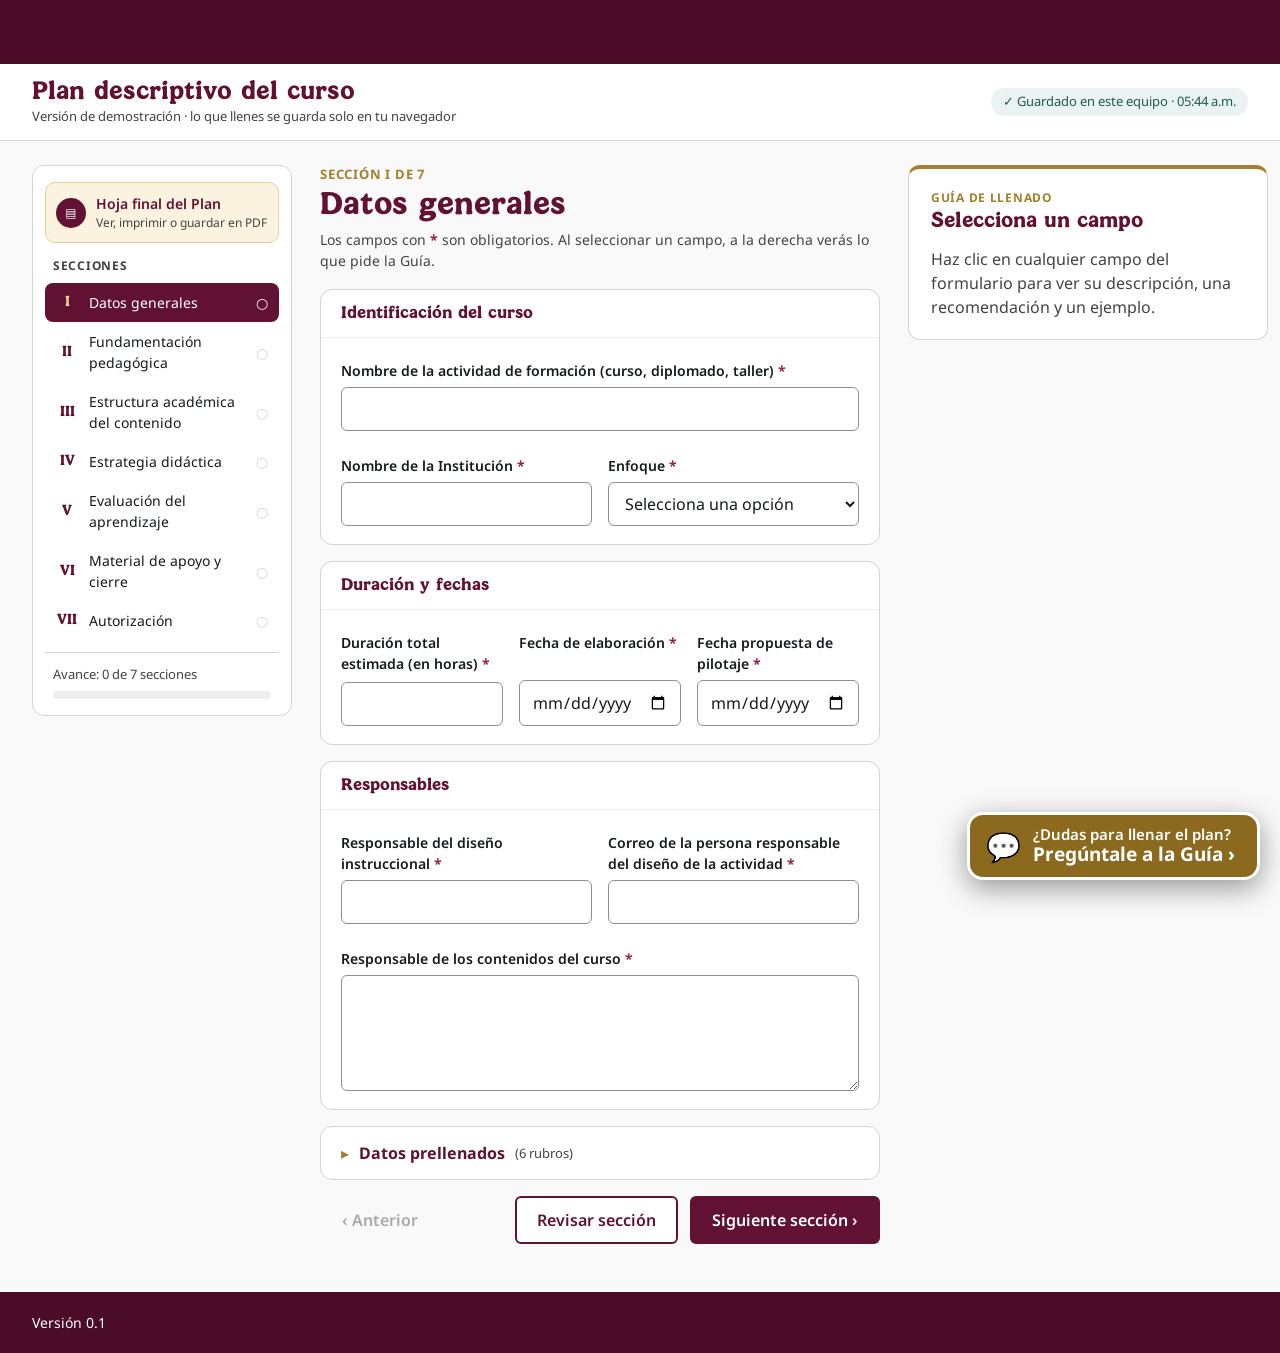
==== public/index.html @ e6a553cc "Versión de demostración del Plan descriptivo (sin logos, sin video, sin nube)" ====
<!doctype html>
<html lang="es">
<head>
  <meta charset="utf-8">
  <meta name="viewport" content="width=device-width, initial-scale=1">
  <title>Plan descriptivo del curso</title>
  <link rel="icon" href="favicon.svg" type="image/svg+xml">
  <link rel="stylesheet" href="css/estilos.css">
  <script type="module" src="js/app.js"></script>
  <script type="module" src="js/nube.js"></script>
  <script type="module" src="js/asistente.js"></script>
</head>
<body>
  <header class="snd-header">
  </header>

  <div class="barra-titulo">
    <div class="barra-titulo__marca">
      <div>
        <h1>Plan descriptivo del curso</h1>
        <p>Versión de demostración · lo que llenes se guarda solo en tu navegador</p>
      </div>
    </div>
    <span id="estado-guardado" class="estado" role="status" aria-live="polite"></span>
  </div>

  <div class="disposicion">
    <!-- Izquierda: secciones y avance -->
    <nav class="menu" aria-label="Secciones del plan descriptivo">
      <button type="button" id="menu-video" class="menu__video" hidden>
        <span class="menu__video-icono" aria-hidden="true">▶</span>
        <span>Video tutorial<small>Cómo llenar el plan · 15 min</small></span>
      </button>
      <a href="plan.html" id="menu-hoja" class="menu__video" target="_blank" rel="noopener">
        <span class="menu__video-icono" aria-hidden="true">▤</span>
        <span>Hoja final del Plan<small>Ver, imprimir o guardar en PDF</small></span>
      </a>
      <button type="button" id="menu-nube" class="menu__video" hidden>
        <span class="menu__video-icono" aria-hidden="true">☁</span>
        <span>Guardar en la nube<small id="menu-nube-folio">Guardar o abrir con folio</small></span>
      </button>
      <p class="menu__titulo">Secciones</p>
      <ol id="menu-secciones" class="menu__lista"></ol>
      <div class="avance">
        <p class="avance__texto" id="avance-texto"></p>
        <div class="avance__barra" aria-hidden="true"><div class="avance__relleno" id="avance-relleno"></div></div>
      </div>
    </nav>

    <!-- Centro: formulario de la sección -->
    <main class="contenido" aria-labelledby="titulo-seccion">
      <!-- Vista del video tutorial -->
      <section id="vista-video" class="video" hidden aria-labelledby="titulo-video">
        <p class="contenido__seccion">Video tutorial</p>
        <h2 id="titulo-video">Cómo llenar el plan descriptivo</h2>
        <div class="video__marco">
          <video id="reproductor" controls preload="metadata" playsinline></video>
        </div>
        <p class="video__ahora" id="capitulo-actual" aria-live="polite"></p>
        <button type="button" id="volver-seccion" class="boton boton--secundario">‹ Volver al formulario</button>
      </section>

      <!-- Vista del formulario de una sección -->
      <div id="vista-seccion">
      <div class="contenido__cabeza">
        <div>
          <p class="contenido__seccion" id="numero-seccion"></p>
          <h2 id="titulo-seccion"></h2>
        </div>
        <button type="button" id="ver-video" class="boton boton--video" hidden>▶ Ver esta parte en el video</button>
      </div>
      <p class="contenido__ayuda">Los campos con <span class="obligatorio">*</span> son obligatorios. Al seleccionar un campo, a la derecha verás lo que pide la Guía.</p>
      <form id="formulario" novalidate></form>
      <div class="acciones">
        <button type="button" id="anterior" class="boton boton--fantasma">‹ Anterior</button>
        <span class="acciones__espacio"></span>
        <button type="button" id="revisar" class="boton boton--secundario">Revisar sección</button>
        <button type="button" id="siguiente" class="boton boton--primario">Siguiente sección ›</button>
      </div>
      </div>
    </main>

    <!-- Derecha: Guía del campo activo -->
    <!-- Derecha (vista de video): capítulos -->
    <aside class="capitulos" id="panel-capitulos" hidden aria-labelledby="capitulos-titulo">
      <p class="guia__etiqueta">Capítulos</p>
      <h3 id="capitulos-titulo">Ir a una parte del video</h3>
      <ol id="lista-capitulos" class="capitulos__lista"></ol>
    </aside>

    <aside class="guia" aria-live="polite" aria-labelledby="guia-titulo">
      <p class="guia__etiqueta">Guía de llenado</p>
      <h3 id="guia-titulo">Selecciona un campo</h3>
      <div id="guia-contenido">
        <p class="guia__vacia">Haz clic en cualquier campo del formulario para ver su descripción, una recomendación y un ejemplo.</p>
      </div>
    </aside>
  </div>

  <!-- Ventana "Guardar en la nube" con el semáforo del estado (public/js/nube.js) -->
  <dialog id="dialogo-nube" class="nube" aria-labelledby="nube-titulo">
    <div class="nube__cabeza">
      <h2 id="nube-titulo">Guardar en la nube institucional</h2>
      <button type="button" id="nube-cerrar" class="nube__cerrar" aria-label="Cerrar">×</button>
    </div>
    <div id="nube-estado" class="nube__estado" hidden></div>
    <section class="nube__parte">
      <h3>Guardar este plan</h3>
      <p>Se guardará todo lo que llevas capturado en la carpeta de este curso en la nube institucional. Puedes volver a guardarlo las veces que quieras: cada vez queda como una versión nueva.</p>
      <div class="nube__botones">
        <button type="button" id="nube-enviar" class="boton boton--primario">Guardar en la nube</button>
        <button type="button" id="nube-revision" class="boton boton--secundario" hidden>Enviar a revisión</button>
      </div>
      <p id="nube-revision-nota" class="nube__nota" hidden></p>
    </section>
    <section class="nube__parte">
      <h3>Abrir un plan guardado</h3>
      <p>Escribe el folio y el correo del responsable del diseño. Lo que tengas ahora en este navegador se reemplazará.</p>
      <div class="nube__recuperar">
        <label for="nube-folio-entrada" class="nube__oculto">Folio</label>
        <input type="text" id="nube-folio-entrada" class="nube__folio-entrada" placeholder="PD-XXXXXXXX" autocomplete="off" spellcheck="false">
        <label for="nube-correo-entrada" class="nube__oculto">Correo del responsable del diseño</label>
        <input type="email" id="nube-correo-entrada" placeholder="correo@ejemplo.gob.mx" autocomplete="email">
        <button type="button" id="nube-recuperar" class="boton boton--secundario">Abrir</button>
      </div>
    </section>
    <details class="nube__parte nube__dceve">
      <summary>Revisión (solo DCEVE)</summary>
      <p>Para abrir un plan y cambiar su estado se necesita la clave de revisión.</p>
      <div class="nube__recuperar">
        <label for="rev-folio" class="nube__oculto">Folio</label>
        <input type="text" id="rev-folio" class="nube__folio-entrada" placeholder="PD-XXXXXXXX" autocomplete="off" spellcheck="false">
        <label for="rev-clave" class="nube__oculto">Clave de revisión</label>
        <input type="password" id="rev-clave" placeholder="Clave de revisión" autocomplete="off">
        <button type="button" id="rev-abrir" class="boton boton--secundario">Abrir</button>
      </div>
      <label for="rev-estado" class="nube__etiqueta">Nuevo estado</label>
      <select id="rev-estado">
        <option value="">Selecciona…</option>
        <option value="observaciones">🔴 Con observaciones</option>
        <option value="autorizado">🟢 Autorizado</option>
        <option value="elaboracion">⚪ Regresar a «En elaboración»</option>
      </select>
      <label for="rev-comentario" class="nube__etiqueta">Observaciones para la persona responsable</label>
      <textarea id="rev-comentario" rows="3" placeholder="Qué debe corregir (obligatorio si hay observaciones)"></textarea>
      <button type="button" id="rev-cambiar" class="boton boton--primario">Cambiar estado</button>
    </details>
    <p id="nube-mensaje" class="nube__mensaje" role="status" aria-live="polite"></p>
  </dialog>

  <!-- "Pregúntale a la Guía": responde solo con el texto de la Guía de llenado (public/js/asistente.js) -->
  <button type="button" id="asistente-abrir" class="asistente-abrir" aria-controls="asistente" aria-expanded="false">
    <span class="asistente-abrir__icono" aria-hidden="true">💬</span>
    <span class="asistente-abrir__texto"><small>¿Dudas para llenar el plan?</small><strong>Pregúntale a la Guía ›</strong></span>
  </button>
  <section id="asistente" class="asistente" hidden aria-labelledby="asistente-titulo">
    <div class="asistente__cabeza">
      <h2 id="asistente-titulo">Pregúntale a la Guía</h2>
      <button type="button" id="asistente-cerrar" class="nube__cerrar" aria-label="Cerrar">×</button>
    </div>
    <div id="asistente-conversacion" class="asistente__conversacion" role="log" aria-live="polite"></div>
    <form id="asistente-formulario" class="asistente__pie">
      <label for="asistente-pregunta" class="nube__oculto">Escribe tu pregunta</label>
      <input type="text" id="asistente-pregunta" placeholder="Escribe tu pregunta" autocomplete="off" maxlength="300">
      <button type="submit" class="boton boton--primario">Enviar</button>
    </form>
  </section>

  <footer class="snd-footer">
    <span>Versión 0.1</span>
  </footer>
</body>
</html>
---- public/css/estilos.css ----
/* Estilos del asistente "Plan descriptivo" — Sistema Nacional de Diseño, paleta guinda (proyecto federal).
   Patria solo en títulos; Noto Sans en todo lo demás. Las fuentes viven en /snd/fuentes (sin internet).
   Disposición: menú de secciones (izquierda) · formulario en bloques (centro) · Guía fija (derecha). */
@font-face { font-family: "Patria"; src: url("../snd/fuentes/Patria_Regular.otf") format("opentype"); font-weight: 400; font-display: swap; }
@font-face { font-family: "Patria"; src: url("../snd/fuentes/Patria_Bold.otf") format("opentype"); font-weight: 700; font-display: swap; }
@font-face { font-family: "Noto Sans"; src: url("../snd/fuentes/NotoSans.ttf") format("truetype"); font-weight: 100 900; font-display: swap; }

:root {
  --guinda-950: #4A0C26;
  --guinda-900: #611232;
  --guinda-700: #9B2247;
  --guinda-50: #FBF6F8;
  --dorado: #A57F2C;
  --dorado-claro: #E6D194;
  --fondo: #F9F9F9;
  --blanco: #FFFFFF;
  --texto: #161A1D;
  --texto-2: #434343;
  --borde: #D4D4D4;
  --foco: #CE92A6;
  --error: #9B0F15;
  --exito: #1E5B4F;
  --menu: 260px;
}

* { box-sizing: border-box; }
/* La página ocupa al menos toda la pantalla: así el pie siempre queda hasta abajo */
body { margin: 0; min-height: 100vh; display: flex; flex-direction: column; background: var(--fondo); color: var(--texto); font-family: "Noto Sans", system-ui, sans-serif; font-size: 16px; line-height: 1.5; }
h1, h2, h3 { font-family: "Patria", Georgia, serif; font-weight: 700; color: var(--guinda-900); line-height: 1.2; }

/* ---------- Encabezado y pie oficiales ---------- */
.snd-header { background: var(--guinda-950); height: 64px; display: flex; align-items: center; padding: 0 32px; }
.snd-header__logo { height: 40px; }
.snd-footer { background: var(--guinda-950); color: var(--blanco); display: flex; align-items: center; justify-content: space-between; padding: 20px 32px; margin-top: auto; font-size: 14px; }
.snd-footer__logo { height: 36px; }

/* ---------- Barra de título (una sola franja) ---------- */
.barra-titulo { background: var(--blanco); border-bottom: 1px solid var(--borde); display: flex; align-items: center; justify-content: space-between; gap: 16px; padding: 14px 32px; }
.barra-titulo__marca { display: flex; align-items: center; gap: 18px; }
.barra-titulo__logo { height: 40px; }
.barra-titulo__separador { width: 1px; height: 40px; background: var(--dorado-claro); }
.barra-titulo h1 { font-size: 24px; margin: 0; }
.barra-titulo p { margin: 0; font-size: 13px; color: var(--texto-2); }
.estado { font-size: 13px; color: var(--exito); background: #EAF3F1; border-radius: 999px; padding: 4px 12px; white-space: nowrap; }
.estado:empty { display: none; }
.estado--alerta { color: var(--error); background: #FBECEC; }

/* ---------- Tres columnas ---------- */
/* Usa casi todo el ancho de la pantalla: el formulario y la Guía crecen (en monitores grandes hasta 2200 px) */
.disposicion { width: 100%; max-width: 2200px; margin: 24px auto 48px; padding: 0 32px; display: grid; grid-template-columns: var(--menu) minmax(560px, 1.6fr) minmax(360px, 1fr); gap: 28px; align-items: start; }

/* Menú de secciones */
.menu { position: sticky; top: 16px; background: var(--blanco); border: 1px solid var(--borde); border-radius: 12px; padding: 16px 12px; }
.menu__titulo { margin: 0 8px 8px; font-size: 12px; font-weight: 700; letter-spacing: .06em; text-transform: uppercase; color: var(--texto-2); }
.menu__lista { list-style: none; margin: 0; padding: 0; }
.menu__boton { width: 100%; display: grid; grid-template-columns: 28px 1fr 18px; align-items: center; gap: 8px; text-align: left; font: inherit; font-size: 14px; color: var(--texto); background: none; border: 0; border-radius: 8px; padding: 9px 8px; cursor: pointer; }
.menu__boton:hover { background: var(--guinda-50); }
.menu__boton:focus-visible { outline: 3px solid var(--foco); }
.menu__num { font-family: "Patria", serif; font-weight: 700; color: var(--guinda-900); text-align: center; }
.menu__estado { font-size: 14px; text-align: center; color: var(--borde); }
.menu__item--activo .menu__boton { background: var(--guinda-900); color: var(--blanco); }
.menu__item--activo .menu__num { color: var(--dorado-claro); }
.menu__item--completo .menu__estado { color: var(--exito); }
.menu__item--activo .menu__estado { color: var(--blanco); }
.menu__item--pendiente .menu__boton { color: #8F8F8F; cursor: default; }
.menu__item--pendiente .menu__boton:hover { background: none; }
.avance { border-top: 1px solid var(--borde); margin-top: 12px; padding: 12px 8px 0; }
.avance__texto { margin: 0 0 6px; font-size: 13px; color: var(--texto-2); }
.avance__barra { height: 8px; background: #EEE; border-radius: 999px; overflow: hidden; }
.avance__relleno { height: 100%; width: 0; background: var(--guinda-900); transition: width .3s; }

/* Contenido central */
.contenido__seccion { margin: 0; font-size: 13px; font-weight: 700; letter-spacing: .06em; text-transform: uppercase; color: var(--dorado); }
.contenido h2 { font-size: 30px; margin: 2px 0 6px; }
.contenido__ayuda { margin: 0 0 18px; color: var(--texto-2); font-size: 14px; }
.obligatorio { color: var(--guinda-700); font-weight: 700; }

.bloque { background: var(--blanco); border: 1px solid var(--borde); border-radius: 12px; margin-bottom: 16px; }
.bloque__titulo { display: flex; align-items: center; gap: 10px; margin: 0; padding: 14px 20px; border-bottom: 1px solid #EEE; font-size: 16px; font-weight: 700; color: var(--guinda-900); }
.bloque__cuerpo { display: grid; grid-template-columns: repeat(6, minmax(0, 1fr)); gap: 4px 16px; padding: 14px 20px 6px; }
.bloque__nota { grid-column: 1 / -1; margin: 0 0 6px; font-size: 14px; color: var(--texto-2); }
details.bloque > summary { list-style: none; cursor: pointer; }
details.bloque > summary::-webkit-details-marker { display: none; }
details.bloque > summary::before { content: "▸"; color: var(--dorado); transition: transform .15s; }
details.bloque[open] > summary::before { transform: rotate(90deg); }
details.bloque:not([open]) > summary { border-bottom: 0; }
.bloque__contador { font-weight: 400; font-size: 13px; color: var(--texto-2); }

.campo { grid-column: span 6; display: flex; flex-direction: column; padding: 8px 10px 12px; margin: 0 -10px; border-radius: 8px; transition: background .15s; }
.campo--3 { grid-column: span 3; }
.campo--2 { grid-column: span 2; }
.campo--activo { background: var(--guinda-50); }
.campo label { display: block; font-weight: 600; font-size: 14px; margin-bottom: auto; padding-bottom: 6px; }   /* empuja la casilla abajo: quedan parejas en el renglón */
.campo input, .campo select, .campo textarea { width: 100%; font: inherit; color: var(--texto); background: var(--blanco); border: 1px solid #8F8F8F; border-radius: 6px; padding: 9px 12px; }
.campo textarea { min-height: 96px; resize: vertical; }
.campo input:focus, .campo select:focus, .campo textarea:focus { outline: 3px solid var(--foco); outline-offset: 1px; border-color: var(--guinda-900); }
.campo input[readonly] { background: #F3F3F3; color: var(--texto-2); }
.campo--error input, .campo--error select, .campo--error textarea { border-color: var(--error); border-width: 2px; }
.campo__error { color: var(--error); font-size: 13px; margin: 4px 0 0; }

.acciones { display: flex; align-items: center; gap: 12px; flex-wrap: wrap; margin-top: 8px; }
.acciones__espacio { flex: 1; }
.boton { font: inherit; font-weight: 600; border-radius: 6px; padding: 10px 20px; cursor: pointer; border: 2px solid var(--guinda-900); }
.boton:focus-visible { outline: 3px solid var(--foco); outline-offset: 2px; }
.boton--primario { background: var(--guinda-900); color: var(--blanco); }
.boton--primario:hover { background: var(--guinda-950); }
.boton--secundario { background: var(--blanco); color: var(--guinda-900); }
.boton--fantasma { background: none; border-color: transparent; color: var(--guinda-900); }
.boton:disabled { background: #DDDDDD; border-color: #DDDDDD; color: #AAAAAA; cursor: not-allowed; }
.boton--fantasma:disabled { background: none; border-color: transparent; }

/* Guía */
/* La Guía se desliza hasta quedar a la altura del campo seleccionado (app.js le pone margin-top) */
.guia { position: relative; background: var(--blanco); border: 1px solid var(--borde); border-top: 4px solid var(--dorado); border-radius: 12px; padding: 20px 22px; transition: margin-top .35s ease; }
.guia--con-flecha::before { content: ""; position: absolute; left: -9px; top: var(--flecha, 28px); width: 16px; height: 16px; background: var(--blanco); border-left: 1px solid var(--borde); border-bottom: 1px solid var(--borde); transform: rotate(45deg); transition: top .35s ease; }
.guia__etiqueta { margin: 0 0 2px; font-size: 12px; font-weight: 700; letter-spacing: .06em; text-transform: uppercase; color: var(--dorado); }
.guia h3 { font-size: 20px; margin: 0 0 14px; }
.guia__vacia { color: var(--texto-2); margin: 0; }
.guia__bloque { margin-bottom: 16px; }
.guia__bloque h4 { margin: 0 0 4px; font-size: 14px; color: var(--guinda-900); }
.guia__bloque p { margin: 0; white-space: pre-line; font-size: 15px; }
.guia__bloque p { overflow-wrap: anywhere; }   /* enlaces largos (ej. referencias APA) no se salen del panel */
.guia__ejemplo { background: var(--fondo); border-left: 4px solid var(--dorado); padding: 10px 14px; border-radius: 6px; }
.guia__aviso { background: #FBF3DF; border-radius: 6px; padding: 10px 12px; font-size: 14px; margin: 0 0 14px; }

/* ---------- Pantallas más chicas ---------- */
@media (max-width: 1200px) {
  .disposicion { grid-template-columns: var(--menu) minmax(0, 1fr); }
  .guia { grid-column: 2; margin-top: 0 !important; }
  .guia--con-flecha::before { display: none; }
}
@media (max-width: 800px) {
  .disposicion { grid-template-columns: 1fr; }
  .menu { position: static; }
  .guia { grid-column: auto; }
  .campo--3, .campo--2 { grid-column: span 6; }
  .barra-titulo { flex-wrap: wrap; padding: 12px 16px; }
  .barra-titulo p { display: none; }
}

/* ---------- Lista de temas (objetivos específicos y otros rubros por tema) ---------- */
fieldset.campo { border: 0; min-width: 0; }
.temas legend { font-weight: 600; font-size: 14px; padding: 0; margin-bottom: 2px; }
.temas__ayuda { margin: 0 0 10px; font-size: 13px; color: var(--texto-2); }
.temas__lista { list-style: none; margin: 0 0 10px; padding: 0; display: grid; gap: 10px; }
.temas__item { display: grid; grid-template-columns: 74px minmax(0, 1fr) 76px; gap: 10px; align-items: start; }   /* la 3.ª columna (Quitar) siempre reservada: casillas parejas */
.temas__etiqueta { font-family: "Patria", serif; font-weight: 700; color: var(--guinda-900); padding-top: 9px; margin: 0 !important; }
.temas__item textarea { min-height: 64px; }
.temas__quitar { padding: 8px 10px; font-size: 14px; }
.temas__agregar { align-self: flex-start; padding: 8px 16px; font-size: 14px; }

/* ---------- Sección III: una tarjeta por tema ---------- */
.detalle { gap: 14px; }
.tema { border: 1px solid var(--borde); border-left: 4px solid var(--guinda-900); border-radius: 10px; padding: 14px 16px; background: var(--blanco); }
.tema.campo--activo { background: var(--guinda-50); }
.tema__titulo { margin: 0 0 4px; font-family: "Patria", serif; font-size: 17px; color: var(--guinda-900); }
.tema__objetivo { margin: 0 0 12px; font-size: 14px; color: var(--texto-2); }
.tema__fila { display: grid; grid-template-columns: minmax(0, 1fr) 130px; gap: 16px; margin-bottom: 10px; }
.tema label, .tema__subtitulo { display: block; font-weight: 600; font-size: 14px; margin: 0 0 6px; }
.tema textarea, .tema input { width: 100%; font: inherit; border: 1px solid #8F8F8F; border-radius: 6px; padding: 9px 12px; background: var(--blanco); }
.tema textarea:focus, .tema input:focus { outline: 3px solid var(--foco); outline-offset: 1px; border-color: var(--guinda-900); }
.tema__subtemas { list-style: none; margin: 0 0 10px; padding: 0; display: grid; gap: 8px; }
.tema__subtema { display: grid; grid-template-columns: 52px minmax(0, 1fr) 76px; gap: 10px; align-items: center; }
.tema__subtema .temas__etiqueta { padding-top: 0; }
.subcampo--error { border-color: var(--error) !important; border-width: 2px !important; }
.detalle__resumen { margin: 0; padding: 10px 14px; border-radius: 8px; background: var(--fondo); font-size: 14px; }
.detalle__resumen--ok { background: #EAF3F1; color: var(--exito); }
.detalle__resumen--aviso { background: #FBF3DF; color: #5C4310; }
.detalle__vacio { border: 1px dashed var(--borde); border-radius: 10px; padding: 18px; text-align: center; }
.detalle__vacio p { margin: 0 0 12px; color: var(--texto-2); }

/* ---------- Sección IV: listas por tema ---------- */
.tema__opciones { display: grid; gap: 14px; }
.tema__eleccion { display: grid; gap: 12px; }
.tema__eleccion--2 { grid-template-columns: repeat(2, minmax(0, 1fr)); }
.tema select { width: 100%; font: inherit; border: 1px solid #8F8F8F; border-radius: 6px; padding: 9px 12px; background: var(--blanco); }
.tema select:focus { outline: 3px solid var(--foco); outline-offset: 1px; border-color: var(--guinda-900); }
.tema__opciones--linea { grid-template-columns: minmax(0, 1fr) minmax(0, 1fr) 150px; align-items: end; }   /* sección V: evidencia, instrumento y % en un renglón */
.tema--extra { border-left-color: var(--dorado-claro); border-style: dashed; border-left-style: solid; }
@media (max-width: 700px) { .tema__eleccion--2, .tema__opciones--linea { grid-template-columns: minmax(0, 1fr); } }

/* ---------- Video tutorial ---------- */
.menu__video { width: 100%; display: flex; align-items: center; gap: 10px; text-align: left; font: inherit; font-weight: 600; font-size: 14px; color: var(--guinda-900); background: #FBF3DF; border: 1px solid var(--dorado-claro); border-radius: 10px; padding: 10px; margin-bottom: 14px; cursor: pointer; }
.menu__video small { display: block; font-weight: 400; font-size: 12px; color: var(--texto-2); }
a.menu__video { text-decoration: none; }   /* botón "Hoja final del Plan" (es un enlace) */
.menu__video:hover { background: #F6EACB; }
.menu__video:focus-visible { outline: 3px solid var(--foco); }
.menu__video--activo { background: var(--guinda-900); border-color: var(--guinda-900); color: var(--blanco); }
.menu__video--activo small { color: var(--dorado-claro); }
.menu__video-icono { display: grid; place-items: center; width: 30px; height: 30px; border-radius: 50%; background: var(--guinda-900); color: var(--blanco); font-size: 12px; flex: none; }
.menu__video--activo .menu__video-icono { background: var(--dorado); }

.contenido__cabeza { display: flex; align-items: flex-end; justify-content: space-between; gap: 16px; flex-wrap: wrap; }
.boton--video { background: #FBF3DF; border-color: var(--dorado-claro); color: var(--guinda-900); font-size: 14px; padding: 8px 14px; margin-bottom: 8px; }
.boton--video:hover { background: #F6EACB; }

.video h2 { font-size: 30px; margin: 2px 0 14px; }
.video__marco { background: #000; border-radius: 12px; overflow: hidden; aspect-ratio: 16 / 9; box-shadow: 0 10px 30px rgba(74, 12, 38, .18); }
.video__marco video { width: 100%; height: 100%; display: block; }
.video__ahora { margin: 14px 0; font-size: 15px; color: var(--texto-2); }
.video__ahora strong { color: var(--guinda-900); }

.capitulos { background: var(--blanco); border: 1px solid var(--borde); border-top: 4px solid var(--dorado); border-radius: 12px; padding: 20px 22px; position: sticky; top: 16px; max-height: calc(100vh - 32px); overflow: auto; }
.capitulos h3 { font-size: 20px; margin: 0 0 12px; }
.capitulos__lista { list-style: none; margin: 0; padding: 0; }
.capitulos__parte { margin: 14px 0 4px; font-size: 12px; font-weight: 700; letter-spacing: .05em; text-transform: uppercase; color: var(--dorado); }
.capitulos__boton { width: 100%; display: grid; grid-template-columns: 52px 1fr; gap: 8px; text-align: left; font: inherit; font-size: 14px; color: var(--texto); background: none; border: 0; border-radius: 8px; padding: 8px; cursor: pointer; }
.capitulos__boton:hover { background: var(--guinda-50); }
.capitulos__boton:focus-visible { outline: 3px solid var(--foco); }
.capitulos__tiempo { font-variant-numeric: tabular-nums; color: var(--texto-2); }
.capitulos__boton--actual { background: var(--guinda-900); color: var(--blanco); }
.capitulos__boton--actual .capitulos__tiempo { color: var(--dorado-claro); }
@media (max-width: 1200px) { .capitulos { grid-column: 2; position: static; max-height: none; } }
@media (max-width: 800px) { .capitulos { grid-column: auto; } }

/* ---------- Ventana "Guardar en la nube" ---------- */
.nube { max-height: calc(100vh - 32px); overflow: auto; width: min(560px, calc(100vw - 32px)); border: 0; border-radius: 12px; padding: 0; box-shadow: 0 20px 60px rgba(0, 0, 0, .35); color: var(--texto); }
.nube::backdrop { background: rgba(22, 26, 29, .55); }
.nube__cabeza { display: flex; align-items: center; justify-content: space-between; gap: 12px; padding: 16px 20px; background: var(--guinda-900); }
.nube__cabeza h2 { margin: 0; color: var(--blanco); font-size: 20px; }
.nube__cerrar { font: inherit; font-size: 26px; line-height: 1; color: var(--blanco); background: none; border: 0; cursor: pointer; padding: 0 4px; }
.nube__cerrar:focus-visible { outline: 3px solid var(--foco); }
.nube__estado { margin: 16px 20px 0; padding: 12px 14px; border-radius: 8px; background: var(--fondo); border: 1px solid var(--borde); font-size: 14px; }
.nube__estado p { margin: 0; }
.nube__estado p + p { margin-top: 6px; }
.nube__estado strong.nube__folio-num { font-size: 17px; letter-spacing: .04em; }
.nube__observaciones { background: #FBEAEA; border-radius: 6px; padding: 8px 10px; color: #6B1015; white-space: pre-line; }
.nube__botones { display: flex; gap: 10px; flex-wrap: wrap; }
.nube__nota { margin: 10px 0 0 !important; font-size: 13px !important; color: var(--texto-2); }
.nube__dceve summary { font-family: "Patria", Georgia, serif; font-weight: 700; color: var(--guinda-900); cursor: pointer; font-size: 16px; }
.nube__dceve[open] summary { margin-bottom: 8px; }
.nube__dceve select, .nube__dceve textarea { width: 100%; font: inherit; border: 1px solid #8F8F8F; border-radius: 6px; padding: 9px 12px; margin-bottom: 10px; background: var(--blanco); }
.nube__dceve select:focus, .nube__dceve textarea:focus { outline: 3px solid var(--foco); outline-offset: 1px; border-color: var(--guinda-900); }
.nube__etiqueta { display: block; font-weight: 600; font-size: 14px; margin: 12px 0 6px; }
/* semáforo */
.semaforo { display: inline-flex; align-items: center; gap: 6px; font-weight: 600; }
.semaforo::before { content: ""; width: 12px; height: 12px; border-radius: 50%; border: 1px solid rgba(0, 0, 0, .25); background: #BDBDBD; flex: none; }
.semaforo--revision::before { background: #E5B800; }
.semaforo--observaciones::before { background: #C62828; }
.semaforo--autorizado::before { background: #2E7D32; }
.nube__parte { padding: 14px 20px; border-bottom: 1px solid var(--borde); }
.nube__parte h3 { margin: 0 0 8px; font-size: 17px; }
.nube__parte p { margin: 0 0 10px; font-size: 14px; }
.nube__recuperar { display: flex; gap: 10px; flex-wrap: wrap; }
.nube__recuperar input { flex: 1 1 140px; min-width: 0; font: inherit; border: 1px solid #8F8F8F; border-radius: 6px; padding: 9px 12px; }
.nube__folio-entrada { text-transform: uppercase; letter-spacing: .04em; }
.nube__recuperar input:focus { outline: 3px solid var(--foco); outline-offset: 1px; border-color: var(--guinda-900); }
.nube__mensaje { margin: 0; padding: 12px 20px 16px; font-size: 14px; min-height: 1.5em; }
.nube__mensaje--ok { color: var(--exito); }
.nube__mensaje--error { color: var(--error); }
.nube__oculto { position: absolute; width: 1px; height: 1px; overflow: hidden; clip: rect(0 0 0 0); }

/* ---------- "Pregúntale a la Guía" (botón fijo abajo a la derecha y su ventana) ---------- */
/* Dorado oscuro (no guinda) para que se distinga del encabezado, el menú y el pie; letra blanca con contraste 5:1 */
.asistente-abrir { position: fixed; right: 20px; bottom: 20px; z-index: 40; display: flex; align-items: center; gap: 12px; min-height: 64px; font: inherit; text-align: left; background: #8B6A1F; color: var(--blanco); border: 3px solid var(--blanco); border-radius: 16px; padding: 10px 22px 10px 16px; cursor: pointer; box-shadow: 0 8px 28px rgba(0, 0, 0, .4); animation: asistente-brillo 1.4s ease-in-out 3; }
.asistente-abrir:hover { background: #73571A; }
.asistente-abrir:focus-visible { outline: 3px solid var(--guinda-900); outline-offset: 3px; }
.asistente-abrir__icono { font-size: 28px; line-height: 1; }
.asistente-abrir__texto { display: flex; flex-direction: column; line-height: 1.25; }
.asistente-abrir__texto small { font-size: 15px; font-weight: 600; }
.asistente-abrir__texto strong { font-size: 19px; font-weight: 700; }
/* Brilla 3 veces al abrir la página para que se note (no se mueve si la persona pidió menos animación) */
@keyframes asistente-brillo { 50% { box-shadow: 0 8px 28px rgba(0, 0, 0, .4), 0 0 0 10px rgba(230, 209, 148, .75); } }
@media (prefers-reduced-motion: reduce) { .asistente-abrir { animation: none; } }
.asistente { position: fixed; right: 20px; bottom: 100px; z-index: 41; width: min(420px, calc(100vw - 40px)); height: min(600px, calc(100vh - 130px)); display: flex; flex-direction: column; background: var(--blanco); border-radius: 12px; box-shadow: 0 20px 60px rgba(0, 0, 0, .35); overflow: hidden; }
.asistente[hidden] { display: none; }
.asistente__cabeza { background: var(--guinda-900); color: var(--blanco); display: flex; align-items: center; justify-content: space-between; padding: 12px 16px; }
.asistente__cabeza h2 { margin: 0; font-size: 18px; color: var(--blanco); }
.asistente__conversacion { flex: 1; overflow-y: auto; padding: 14px; display: flex; flex-direction: column; gap: 10px; background: var(--fondo); }
.asistente__msj { border-radius: 10px; padding: 10px 12px; font-size: 15px; max-width: 92%; }
.asistente__msj p { margin: 0 0 6px; }
.asistente__msj p:last-child { margin-bottom: 0; }
.asistente__msj--persona { align-self: flex-end; background: var(--guinda-900); color: var(--blanco); }
.asistente__msj--guia { align-self: flex-start; background: var(--blanco); border: 1px solid var(--borde); }
.asistente__msj .guia__bloque { margin-bottom: 10px; }
.asistente__rubro strong { display: block; color: var(--guinda-900); }
.asistente__rubro small { color: var(--texto-2); }
.asistente__ir { padding: 6px 14px; font-size: 14px; }
.asistente__tambien { margin-top: 10px !important; font-size: 14px; color: var(--texto-2); }
.asistente__chips { display: flex; flex-wrap: wrap; gap: 6px; }
.asistente__chip { font: inherit; font-size: 14px; background: var(--guinda-50); color: var(--guinda-900); border: 1px solid var(--foco); border-radius: 999px; padding: 4px 12px; cursor: pointer; text-align: left; }
.asistente__chip:hover { background: #F3E4EA; }
.asistente__opcion { font-size: 14px; background: var(--fondo); border: 1px solid var(--borde); border-radius: 999px; padding: 4px 12px; }
.asistente__donde { font-size: 14px; color: var(--texto-2); }
.asistente__pie { display: flex; gap: 8px; padding: 10px; border-top: 1px solid var(--borde); }
.asistente__pie input { flex: 1; min-width: 0; font: inherit; padding: 8px 10px; border: 1px solid var(--borde); border-radius: 6px; }
.asistente__pie input:focus { outline: 3px solid var(--foco); border-color: var(--guinda-700); }
.asistente__pie .boton { padding: 8px 14px; }
@media (max-width: 600px) {
  .asistente { inset: 0; width: auto; height: auto; border-radius: 0; }
  .asistente-abrir { right: 12px; bottom: 12px; padding: 8px 16px 8px 12px; }
}

/* Demostración: ocultar botones de video y nube */
.menu__video[hidden] { display: none; }
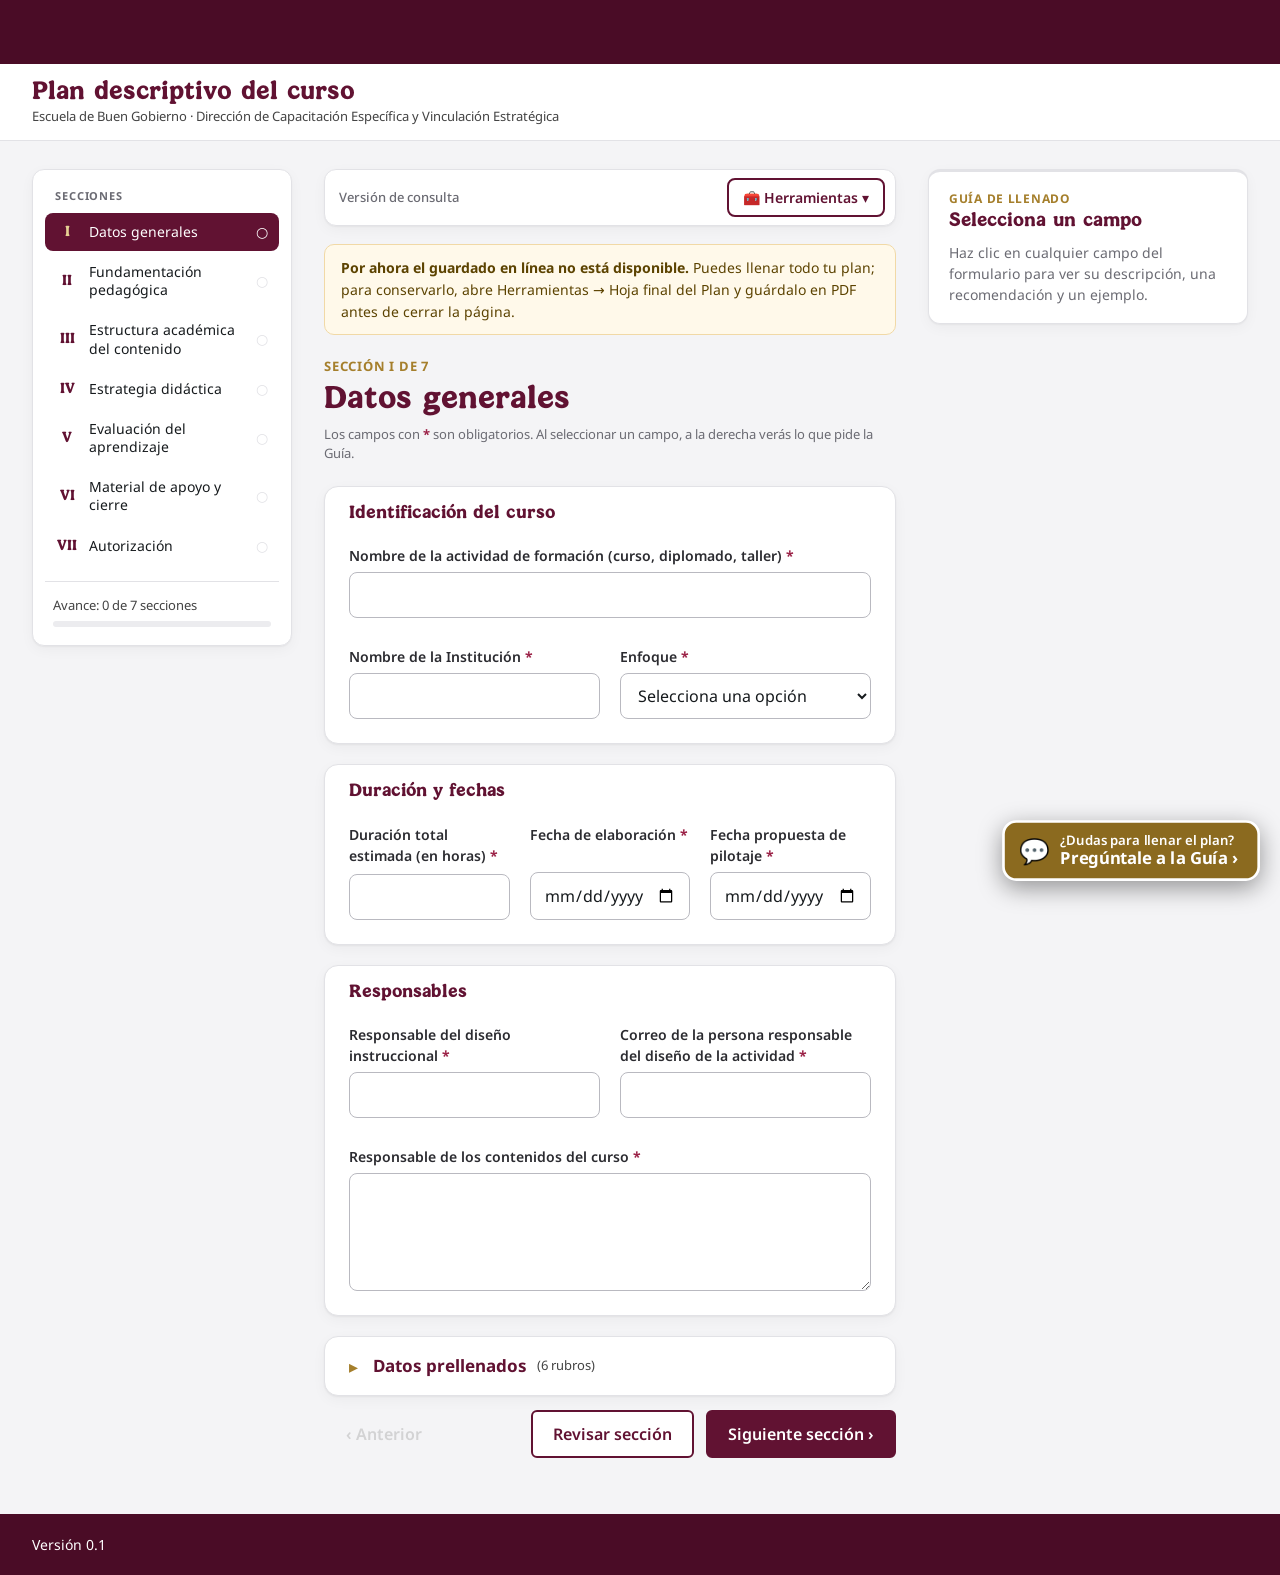
==== commit 343cc056: "Actualizar a la versión actual de la plataforma (diseño nuevo, Herramientas, video nuevo, sin logos " ====
--- a/public/index.html
+++ b/public/index.html
@@ -5,6 +5,7 @@
   <meta name="viewport" content="width=device-width, initial-scale=1">
   <title>Plan descriptivo del curso</title>
   <link rel="icon" href="favicon.svg" type="image/svg+xml">
+  <script src="js/sesion.js"></script>
   <link rel="stylesheet" href="css/estilos.css">
   <script type="module" src="js/app.js"></script>
   <script type="module" src="js/nube.js"></script>
@@ -18,7 +19,7 @@
     <div class="barra-titulo__marca">
       <div>
         <h1>Plan descriptivo del curso</h1>
-        <p>Versión de demostración · lo que llenes se guarda solo en tu navegador</p>
+        <p>Escuela de Buen Gobierno · Dirección de Capacitación Específica y Vinculación Estratégica</p>
       </div>
     </div>
     <span id="estado-guardado" class="estado" role="status" aria-live="polite"></span>
@@ -27,18 +28,6 @@
   <div class="disposicion">
     <!-- Izquierda: secciones y avance -->
     <nav class="menu" aria-label="Secciones del plan descriptivo">
-      <button type="button" id="menu-video" class="menu__video" hidden>
-        <span class="menu__video-icono" aria-hidden="true">▶</span>
-        <span>Video tutorial<small>Cómo llenar el plan · 15 min</small></span>
-      </button>
-      <a href="plan.html" id="menu-hoja" class="menu__video" target="_blank" rel="noopener">
-        <span class="menu__video-icono" aria-hidden="true">▤</span>
-        <span>Hoja final del Plan<small>Ver, imprimir o guardar en PDF</small></span>
-      </a>
-      <button type="button" id="menu-nube" class="menu__video" hidden>
-        <span class="menu__video-icono" aria-hidden="true">☁</span>
-        <span>Guardar en la nube<small id="menu-nube-folio">Guardar o abrir con folio</small></span>
-      </button>
       <p class="menu__titulo">Secciones</p>
       <ol id="menu-secciones" class="menu__lista"></ol>
       <div class="avance">
@@ -49,10 +38,35 @@
 
     <!-- Centro: formulario de la sección -->
     <main class="contenido" aria-labelledby="titulo-seccion">
+      <!-- Barra fija: folio, semáforo, guardar y enviar a la DCEVE (public/js/nube.js) -->
+      <div id="barra-plan" class="barra-plan">
+        <span id="barra-estado" class="barra-plan__estado"></span>
+        <span id="barra-mensaje" class="barra-plan__mensaje" role="status" aria-live="polite"></span>
+        <details id="herramientas" class="herramientas">
+          <summary class="boton boton--secundario">🧰 Herramientas ▾</summary>
+          <div class="herramientas__menu">
+            <button type="button" id="menu-video" class="menu__video">
+              <span class="menu__video-icono" aria-hidden="true">▶</span>
+              <span>Video tutorial<small>Cómo usar la plataforma · 8 min</small></span>
+            </button>
+            <a href="plan.html" id="menu-hoja" class="menu__video" target="_blank" rel="noopener">
+              <span class="menu__video-icono" aria-hidden="true">▤</span>
+              <span>Hoja final del Plan<small>Ver, imprimir o guardar en PDF</small></span>
+            </a>
+            <button type="button" id="menu-abrir" class="menu__video">
+              <span class="menu__video-icono" aria-hidden="true">✎</span>
+              <span>Modificar un plan guardado<small>Con tu folio y tu correo</small></span>
+            </button>
+          </div>
+        </details>
+        <button type="button" id="barra-guardar" class="boton boton--primario">💾 Guardar mi plan</button>
+        <button type="button" id="barra-enviar" class="boton boton--secundario" hidden>📤 Enviar a la DCEVE</button>
+      </div>
+      <p id="aviso-plan" class="aviso-plan" hidden></p>
       <!-- Vista del video tutorial -->
       <section id="vista-video" class="video" hidden aria-labelledby="titulo-video">
         <p class="contenido__seccion">Video tutorial</p>
-        <h2 id="titulo-video">Cómo llenar el plan descriptivo</h2>
+        <h2 id="titulo-video">Cómo usar la plataforma del Plan descriptivo</h2>
         <div class="video__marco">
           <video id="reproductor" controls preload="metadata" playsinline></video>
         </div>
@@ -67,9 +81,9 @@
           <p class="contenido__seccion" id="numero-seccion"></p>
           <h2 id="titulo-seccion"></h2>
         </div>
-        <button type="button" id="ver-video" class="boton boton--video" hidden>▶ Ver esta parte en el video</button>
       </div>
       <p class="contenido__ayuda">Los campos con <span class="obligatorio">*</span> son obligatorios. Al seleccionar un campo, a la derecha verás lo que pide la Guía.</p>
+      <div id="obs-seccion" class="aviso-plan aviso-plan--rojo obs-seccion" hidden></div>
       <form id="formulario" novalidate></form>
       <div class="acciones">
         <button type="button" id="anterior" class="boton boton--fantasma">‹ Anterior</button>
@@ -97,55 +111,55 @@
     </aside>
   </div>
 
-  <!-- Ventana "Guardar en la nube" con el semáforo del estado (public/js/nube.js) -->
-  <dialog id="dialogo-nube" class="nube" aria-labelledby="nube-titulo">
+  <!-- Ventanita: pedir folio y correo para modificar un plan guardado -->
+  <dialog id="dialogo-abrir" class="nube" aria-labelledby="abrir-titulo">
     <div class="nube__cabeza">
-      <h2 id="nube-titulo">Guardar en la nube institucional</h2>
-      <button type="button" id="nube-cerrar" class="nube__cerrar" aria-label="Cerrar">×</button>
+      <h2 id="abrir-titulo">Modificar un plan guardado</h2>
+      <button type="button" class="nube__cerrar" data-cerrar aria-label="Cerrar">×</button>
     </div>
-    <div id="nube-estado" class="nube__estado" hidden></div>
-    <section class="nube__parte">
-      <h3>Guardar este plan</h3>
-      <p>Se guardará todo lo que llevas capturado en la carpeta de este curso en la nube institucional. Puedes volver a guardarlo las veces que quieras: cada vez queda como una versión nueva.</p>
+    <form id="abrir-form" class="nube__parte entrada__form" novalidate>
+      <label for="abrir-folio" class="entrada__etiqueta">Folio</label>
+      <input type="text" id="abrir-folio" class="entrada__campo nube__folio-entrada" placeholder="PD-XXXXXXXX" autocomplete="off" spellcheck="false" maxlength="11">
+      <label for="abrir-correo" class="entrada__etiqueta">Correo del responsable del diseño</label>
+      <p class="entrada__ayuda" id="abrir-correo-ayuda">El mismo que escribiste en «Datos generales».</p>
+      <input type="email" id="abrir-correo" class="entrada__campo" placeholder="correo@ejemplo.gob.mx" autocomplete="email" aria-describedby="abrir-correo-ayuda">
+      <button type="submit" id="abrir-entrar" class="boton boton--primario boton--grande">Abrir mi plan</button>
+      <p class="entrada__ayuda">Tu plan se abrirá en otra pestaña.</p>
+      <p id="abrir-mensaje" class="pantalla__mensaje" role="status" aria-live="polite"></p>
+    </form>
+  </dialog>
+
+  <!-- Ventanita: el folio en grande la primera vez que se guarda -->
+  <dialog id="dialogo-folio" class="nube" aria-labelledby="folio-titulo">
+    <div class="nube__cabeza">
+      <h2 id="folio-titulo">✓ Plan guardado</h2>
+      <button type="button" class="nube__cerrar" data-cerrar aria-label="Cerrar">×</button>
+    </div>
+    <div class="nube__parte nube__folio-vista">
+      <p>Tu folio es:</p>
+      <p id="folio-grande" class="nube__folio-grande"></p>
+      <p>Anótalo junto con tu correo. Los necesitas para volver a abrir tu plan y modificarlo.</p>
+      <div class="nube__botones nube__botones--centro">
+        <button type="button" id="folio-copiar" class="boton boton--secundario">Copiar folio</button>
+        <button type="button" class="boton boton--primario" data-cerrar>Listo</button>
+      </div>
+    </div>
+  </dialog>
+
+  <!-- Ventanita: confirmar el envío a la DCEVE -->
+  <dialog id="dialogo-enviar" class="nube" aria-labelledby="enviar-titulo">
+    <div class="nube__cabeza">
+      <h2 id="enviar-titulo">Enviar a la DCEVE</h2>
+      <button type="button" class="nube__cerrar" data-cerrar aria-label="Cerrar">×</button>
+    </div>
+    <div class="nube__parte">
+      <p>Mientras la DCEVE revisa tu plan <strong>no podrás modificarlo</strong>. ¿Ya terminaste?</p>
       <div class="nube__botones">
-        <button type="button" id="nube-enviar" class="boton boton--primario">Guardar en la nube</button>
-        <button type="button" id="nube-revision" class="boton boton--secundario" hidden>Enviar a revisión</button>
+        <button type="button" id="enviar-si" class="boton boton--primario">Sí, enviar a la DCEVE</button>
+        <button type="button" class="boton boton--secundario" data-cerrar>Cancelar</button>
       </div>
-      <p id="nube-revision-nota" class="nube__nota" hidden></p>
-    </section>
-    <section class="nube__parte">
-      <h3>Abrir un plan guardado</h3>
-      <p>Escribe el folio y el correo del responsable del diseño. Lo que tengas ahora en este navegador se reemplazará.</p>
-      <div class="nube__recuperar">
-        <label for="nube-folio-entrada" class="nube__oculto">Folio</label>
-        <input type="text" id="nube-folio-entrada" class="nube__folio-entrada" placeholder="PD-XXXXXXXX" autocomplete="off" spellcheck="false">
-        <label for="nube-correo-entrada" class="nube__oculto">Correo del responsable del diseño</label>
-        <input type="email" id="nube-correo-entrada" placeholder="correo@ejemplo.gob.mx" autocomplete="email">
-        <button type="button" id="nube-recuperar" class="boton boton--secundario">Abrir</button>
-      </div>
-    </section>
-    <details class="nube__parte nube__dceve">
-      <summary>Revisión (solo DCEVE)</summary>
-      <p>Para abrir un plan y cambiar su estado se necesita la clave de revisión.</p>
-      <div class="nube__recuperar">
-        <label for="rev-folio" class="nube__oculto">Folio</label>
-        <input type="text" id="rev-folio" class="nube__folio-entrada" placeholder="PD-XXXXXXXX" autocomplete="off" spellcheck="false">
-        <label for="rev-clave" class="nube__oculto">Clave de revisión</label>
-        <input type="password" id="rev-clave" placeholder="Clave de revisión" autocomplete="off">
-        <button type="button" id="rev-abrir" class="boton boton--secundario">Abrir</button>
-      </div>
-      <label for="rev-estado" class="nube__etiqueta">Nuevo estado</label>
-      <select id="rev-estado">
-        <option value="">Selecciona…</option>
-        <option value="observaciones">🔴 Con observaciones</option>
-        <option value="autorizado">🟢 Autorizado</option>
-        <option value="elaboracion">⚪ Regresar a «En elaboración»</option>
-      </select>
-      <label for="rev-comentario" class="nube__etiqueta">Observaciones para la persona responsable</label>
-      <textarea id="rev-comentario" rows="3" placeholder="Qué debe corregir (obligatorio si hay observaciones)"></textarea>
-      <button type="button" id="rev-cambiar" class="boton boton--primario">Cambiar estado</button>
-    </details>
-    <p id="nube-mensaje" class="nube__mensaje" role="status" aria-live="polite"></p>
+      <p id="enviar-mensaje" class="pantalla__mensaje" role="status" aria-live="polite"></p>
+    </div>
   </dialog>
 
   <!-- "Pregúntale a la Guía": responde solo con el texto de la Guía de llenado (public/js/asistente.js) -->
--- a/public/css/estilos.css
+++ b/public/css/estilos.css
@@ -249,6 +249,18 @@
 .nube__mensaje--ok { color: var(--exito); }
 .nube__mensaje--error { color: var(--error); }
 .nube__oculto { position: absolute; width: 1px; height: 1px; overflow: hidden; clip: rect(0 0 0 0); }
+/* Ventana simplificada: botón grande, folio en grande y enlace "Ábrelo aquí" */
+.boton--grande { font-size: 17px; padding: 13px 22px; }
+.boton:disabled { opacity: .45; cursor: not-allowed; }
+.nube__intro { margin: 0 0 14px !important; font-size: 15px !important; }
+.nube__estado { margin: 0 0 14px; }
+.nube__folio-vista { text-align: center; }
+.nube__folio-vista p { font-size: 15px; }
+.nube__folio-grande { margin: 4px 0 12px !important; font-size: 34px !important; font-weight: 700; letter-spacing: .06em; color: var(--guinda-900); }
+.nube__botones--centro { justify-content: center; }
+.nube__enlace { margin: 0; }
+.nube__boton-enlace { font: inherit; font-size: 15px; font-weight: 600; color: var(--guinda-900); background: none; border: 0; padding: 0; cursor: pointer; text-decoration: underline; text-underline-offset: 3px; }
+.nube__boton-enlace:focus-visible { outline: 3px solid var(--foco); outline-offset: 2px; }
 
 /* ---------- "Pregúntale a la Guía" (botón fijo abajo a la derecha y su ventana) ---------- */
 /* Dorado oscuro (no guinda) para que se distinga del encabezado, el menú y el pie; letra blanca con contraste 5:1 */
@@ -291,5 +303,222 @@
   .asistente-abrir { right: 12px; bottom: 12px; padding: 8px 16px 8px 12px; }
 }
 
-/* Demostración: ocultar botones de video y nube */
-.menu__video[hidden] { display: none; }
+/* ---------- Pantallas: entrada (folio + correo), Mi plan y formulario (public/js/sesion.js y nube.js) ---------- */
+.pantalla { display: none; padding: 40px 16px 56px; }
+#estado-guardado { display: none; }
+.tarjeta { max-width: 620px; margin: 0 auto; background: var(--blanco); border: 1px solid var(--borde); border-radius: 12px; padding: 32px; box-shadow: 0 6px 24px rgba(0, 0, 0, .06); }
+.tarjeta h2 { margin: 0 0 20px; font-size: 26px; color: var(--guinda-900); }
+.entrada__form { display: flex; flex-direction: column; }
+.entrada__etiqueta { font-weight: 700; font-size: 16px; margin: 10px 0 6px; }
+.entrada__ayuda { margin: -2px 0 6px; font-size: 14px; color: var(--texto-2); }
+.entrada__campo { font: inherit; font-size: 18px; border: 1px solid #8F8F8F; border-radius: 8px; padding: 12px 14px; margin-bottom: 8px; }
+.entrada__campo:focus { outline: 3px solid var(--foco); outline-offset: 1px; border-color: var(--guinda-900); }
+.entrada__form .boton--grande { margin-top: 14px; }
+.entrada__o { display: flex; align-items: center; gap: 12px; margin: 24px 0; color: var(--texto-2); }
+.entrada__o::before, .entrada__o::after { content: ""; flex: 1; border-top: 1px solid var(--borde); }
+.entrada__nuevo { width: 100%; }
+.pantalla__etiqueta { margin: 0 0 4px; font-size: 13px; font-weight: 700; letter-spacing: .08em; text-transform: uppercase; color: var(--texto-2); }
+.pantalla__mensaje { margin: 14px 0 0; min-height: 1.4em; font-size: 15px; }
+.mensaje--ok { color: var(--exito); }
+.mensaje--error { color: var(--error); }
+.miplan__recien { margin: 0 0 20px; padding: 18px; border-radius: 10px; background: #EEF6F1; border: 1px solid #B9DBC6; text-align: center; }
+.miplan__recien p { margin: 0 0 6px; font-size: 15px; }
+.miplan__folio-grande { font-size: 34px !important; font-weight: 700; letter-spacing: .06em; color: var(--guinda-900); margin: 4px 0 8px !important; }
+.miplan__datos { margin: 0 0 14px; font-size: 17px; }
+.miplan__separador { margin: 0 10px; color: var(--texto-2); }
+.miplan__observaciones { margin: 0 0 14px; padding: 12px 14px; border-radius: 8px; background: #FBEAEA; color: #6B1015; white-space: pre-line; font-size: 15px; }
+.miplan__aviso { margin: 0 0 14px; padding: 12px 14px; border-radius: 8px; background: #FFF6DF; color: #5C4300; font-size: 15px; }
+.miplan__botones { display: grid; grid-template-columns: 1fr 1fr; gap: 12px; }
+.miplan__botones .boton { text-align: center; text-decoration: none; }
+.miplan__botones .boton[hidden] { display: none; }
+.miplan__confirmar { margin-top: 18px; padding: 16px; border-radius: 10px; border: 2px solid var(--guinda-900); }
+.miplan__confirmar p { margin: 0 0 12px; font-size: 15px; }
+.barra-plan { position: sticky; top: 0; z-index: 5; display: flex; align-items: center; gap: 12px; flex-wrap: wrap; margin: 0 0 16px; padding: 10px 12px; background: var(--blanco); border: 1px solid var(--borde); border-radius: 10px; box-shadow: 0 4px 14px rgba(0, 0, 0, .06); }
+.barra-plan__mensaje { flex: 1; font-size: 14px; min-width: 120px; }
+@media (max-width: 560px) {
+  .tarjeta { padding: 22px 18px; }
+  .miplan__botones { grid-template-columns: 1fr; }
+}
+
+/* Página de revisión de la DCEVE */
+.pantalla--visible { display: block; }
+.rev__linea { border: 0; border-top: 1px solid var(--borde); margin: 26px 0 20px; }
+.rev__ver { display: block; text-align: center; text-decoration: none; margin: 4px 0 18px; }
+.rev__opciones { display: flex; flex-direction: column; gap: 8px; margin-bottom: 6px; }
+.rev__opcion { display: flex; gap: 10px; align-items: center; padding: 10px 12px; border: 1px solid var(--borde); border-radius: 8px; cursor: pointer; font-size: 15px; }
+.rev__opcion:has(input:checked) { border-color: var(--guinda-900); background: #F7EEF1; }
+/* Barra del formulario, aviso del estado y plan bloqueado (en revisión o autorizado) */
+.barra-plan__estado { font-size: 15px; }
+.aviso-plan { margin: 0 0 16px; padding: 12px 14px; border-radius: 8px; background: #FFF6DF; color: #5C4300; font-size: 15px; white-space: pre-line; }
+.aviso-plan--rojo { background: #FBEAEA; color: #6B1015; }
+.plan-bloqueado #formulario { pointer-events: none; opacity: .75; }
+.plan-bloqueado #formulario input, .plan-bloqueado #formulario textarea, .plan-bloqueado #formulario select { background: #F4F4F4; }
+.entrada__form .entrada__ayuda { margin-top: 2px; }
+dialog .entrada__form { padding-bottom: 6px; }
+
+/* Revisión DCEVE: lista y plan por secciones */
+.tarjeta--ancha { max-width: 920px; }
+.rev__cabeza { display: flex; justify-content: space-between; align-items: center; gap: 12px; }
+.rev__cabeza h2 { margin: 0; }
+.rev__lista { display: flex; flex-direction: column; gap: 8px; margin-top: 14px; }
+.rev__fila { display: grid; grid-template-columns: 190px 1fr auto; gap: 12px; align-items: center; padding: 12px 14px; border: 1px solid var(--borde); border-radius: 8px; }
+.rev__fila--pendiente { border-color: #D9B44A; background: #FFFBEF; }
+.rev__fila small { display: block; color: var(--texto-2); }
+.rev__seccion { margin: 18px 0; border: 1px solid var(--borde); border-radius: 10px; overflow: hidden; }
+.rev__seccion h3 { margin: 0; padding: 12px 16px; background: var(--fondo); font-size: 17px; color: var(--guinda-900); }
+.rev__campos { margin: 0; padding: 12px 16px; display: grid; grid-template-columns: minmax(160px, 34%) 1fr; gap: 6px 16px; font-size: 14px; }
+.rev__campos dt { font-weight: 600; color: var(--texto-2); }
+.rev__campos dd { margin: 0; white-space: pre-line; overflow-wrap: anywhere; }
+.rev__campos .rev__vacio { color: var(--error); font-style: italic; }
+.rev__obs { padding: 12px 16px 16px; background: #FDF5F6; border-top: 1px solid var(--borde); }
+.rev__obs label { display: block; font-weight: 700; font-size: 14px; margin-bottom: 6px; color: #6B1015; }
+.rev__obs textarea { width: 100%; box-sizing: border-box; }
+.rev__decision { margin-top: 22px; padding-top: 18px; border-top: 2px solid var(--borde); }
+.rev__decision .miplan__botones { margin-top: 12px; }
+@media (max-width: 640px) {
+  .rev__fila { grid-template-columns: 1fr; }
+  .rev__campos { grid-template-columns: 1fr; }
+}
+/* Observaciones de la DCEVE en el formulario de la persona */
+.obs-seccion { margin-top: 4px; }
+.menu__boton--obs { box-shadow: inset 4px 0 0 #B3261E; }
+.menu__boton--obs::after { content: "●"; color: #B3261E; margin-left: 6px; font-size: 12px; }
+
+/* ======================================================================
+   REDISEÑO VISUAL (4-nov-2026): menos cajas, más aire, todo en su lugar.
+   Solo cambia la apariencia; va al final para reemplazar lo de arriba.
+   ====================================================================== */
+:root { --fondo: #F4F4F6; --borde: #E2E2E6; --borde-campo: #B9B9C0; --sombra: 0 1px 2px rgba(22, 26, 29, .05), 0 4px 14px rgba(22, 26, 29, .04); }
+
+/* Columnas con más aire */
+.disposicion { margin: 28px auto 56px; gap: 32px; grid-template-columns: var(--menu) minmax(560px, 1.7fr) minmax(320px, .9fr); }
+
+/* ---------- Menú: herramientas como lista sencilla, secciones ordenadas ---------- */
+.menu { border-color: var(--borde); box-shadow: var(--sombra); padding: 18px 12px; top: 20px; }
+.menu__titulo { margin: 0 10px 8px; font-size: 11px; letter-spacing: .08em; color: #6B6B73; }
+.menu__herramientas { display: flex; flex-direction: column; gap: 2px; margin-bottom: 18px; padding-bottom: 14px; border-bottom: 1px solid var(--borde); }
+.menu__herramientas .menu__video { background: none; border: 0; border-radius: 8px; margin: 0; padding: 8px 10px; font-size: 14px; font-weight: 600; }
+.menu__herramientas .menu__video:hover { background: var(--guinda-50); }
+.menu__herramientas .menu__video small { font-size: 12px; color: #6B6B73; }
+.menu__herramientas .menu__video-icono { width: 28px; height: 28px; background: var(--guinda-50); color: var(--guinda-900); font-size: 13px; }
+.menu__herramientas .menu__video--activo { background: var(--guinda-900); color: var(--blanco); }
+.menu__herramientas .menu__video--activo .menu__video-icono { background: var(--dorado); color: var(--blanco); }
+.menu__lista { display: flex; flex-direction: column; gap: 2px; }
+.menu__boton { position: relative; padding: 10px 8px; line-height: 1.3; }
+.menu__item--completo .menu__estado { color: #2E7D5B; }
+/* punto rojo de observaciones: alineado junto a la palomita */
+.menu__boton--obs { box-shadow: none; }
+.menu__boton--obs::after { content: ""; position: absolute; right: 30px; top: 50%; width: 8px; height: 8px; margin: -4px 0 0; border-radius: 50%; background: #C62828; font-size: 0; }
+.menu__item--activo .menu__boton--obs::after { background: #FFB4B4; }
+.avance { margin-top: 16px; padding-top: 14px; }
+.avance__barra { height: 6px; background: #ECECEF; }
+
+/* ---------- Barra de arriba: delgada, folio y estado como etiquetas ---------- */
+.barra-plan { top: 12px; gap: 10px; margin: 0 0 18px; padding: 8px 10px 8px 14px; border-color: var(--borde); border-radius: 12px; box-shadow: var(--sombra); }
+.barra-plan__estado { display: flex; gap: 8px; align-items: center; flex-wrap: wrap; }
+.barra-plan__mensaje { font-size: 13px; color: #6B6B73; }
+.barra-plan .boton { padding: 7px 14px; font-size: 14px; border-radius: 8px; }
+.chip { display: inline-flex; align-items: center; gap: 6px; padding: 3px 10px; border-radius: 999px; font-size: 13px; font-weight: 600; background: #F0F0F3; color: var(--texto); white-space: nowrap; }
+.chip--folio { font-variant-numeric: tabular-nums; letter-spacing: .04em; background: var(--guinda-50); color: var(--guinda-900); }
+.chip--estado::before { content: ""; width: 8px; height: 8px; border-radius: 50%; background: #A0A0A8; }
+.chip--elaboracion { background: #F0F0F3; }
+.chip--revision { background: #FFF4D6; color: #6A4D00; }
+.chip--revision::before { background: #E0A800; }
+.chip--observaciones { background: #FDECEC; color: #8A1C1C; }
+.chip--observaciones::before { background: #C62828; }
+.chip--autorizado { background: #E5F3EC; color: #1E5B3F; }
+.chip--autorizado::before { background: #2E7D32; }
+.chip--nuevo { background: none; color: #6B6B73; font-weight: 500; padding-left: 0; }
+
+/* ---------- Avisos: uno solo, corto, sin cajas pesadas ---------- */
+.aviso-plan { margin: 0 0 22px; padding: 12px 16px; border-radius: 10px; border: 1px solid #F1D9A6; background: #FFF9EA; color: #5C4300; font-size: 14px; line-height: 1.55; }
+.aviso-plan--rojo { border-color: #F2C9C9; background: #FFF5F5; color: #7A1A1A; }
+.aviso-plan strong { font-weight: 700; }
+.aviso-plan__enlace { font: inherit; font-weight: 600; color: #9B1C1C; background: none; border: 0; padding: 0; cursor: pointer; text-decoration: underline; text-underline-offset: 3px; }
+.aviso-plan__enlace:hover { color: var(--guinda-950); }
+.aviso-plan__enlace:focus-visible { outline: 3px solid var(--foco); outline-offset: 2px; border-radius: 4px; }
+.aviso-plan__general, .aviso-plan__paso { display: block; margin-top: 4px; }
+.aviso-plan__paso { color: #8A5A5A; font-size: 13px; }
+/* observación de la sección: una línea con borde rojo a la izquierda */
+.obs-seccion { display: flex; flex-direction: column; gap: 2px; margin: 0 0 20px; padding: 10px 14px; border: 0; border-left: 4px solid #C62828; border-radius: 0 8px 8px 0; background: #FFF5F5; color: #3A1212; white-space: pre-line; }
+.obs-seccion strong { font-size: 12px; letter-spacing: .04em; text-transform: uppercase; color: #9B1C1C; }
+
+/* ---------- Encabezado de la sección ---------- */
+.contenido__cabeza { align-items: center; margin-bottom: 2px; }
+.contenido h2 { font-size: 30px; margin: 4px 0 6px; }
+.contenido__ayuda { margin: 0 0 22px; font-size: 13px; color: #6B6B73; }
+.boton--video { background: none; border: 0; padding: 6px 2px; margin: 0; font-size: 14px; color: var(--guinda-700); text-decoration: underline; text-underline-offset: 3px; }
+.boton--video:hover { background: none; color: var(--guinda-950); }
+
+/* ---------- Bloques del formulario: más aire, bordes suaves ---------- */
+.bloque { border-color: var(--borde); border-radius: 14px; margin-bottom: 20px; box-shadow: var(--sombra); }
+.bloque__titulo { padding: 16px 24px 4px; border-bottom: 0; font-size: 17px; }
+.bloque__cuerpo { gap: 10px 20px; padding: 10px 24px 14px; }
+details.bloque > summary { padding-bottom: 16px; }
+details.bloque[open] > summary { padding-bottom: 4px; }
+.campo { padding: 8px 10px 10px; }
+.campo label { font-size: 14px; color: #2B2B30; }
+.campo input, .campo select, .campo textarea,
+.tema textarea, .tema input, .tema select { border-color: var(--borde-campo); border-radius: 8px; padding: 10px 13px; }
+.campo input:hover, .campo select:hover, .campo textarea:hover { border-color: #8F8F98; }
+.tema { border-color: var(--borde); border-radius: 12px; padding: 18px 20px; }
+.acciones { margin-top: 14px; }
+
+/* ---------- Guía: más discreta ---------- */
+.guia { border-color: var(--borde); border-top-width: 3px; box-shadow: var(--sombra); padding: 18px 20px; }
+.guia h3 { font-size: 18px; margin-bottom: 10px; }
+.guia__vacia { font-size: 14px; color: #6B6B73; }
+.guia__bloque p { font-size: 14px; line-height: 1.6; }
+
+/* ---------- Botón "Pregúntale a la Guía": más pequeño ---------- */
+.asistente-abrir { transform: scale(.88); transform-origin: bottom right; }
+
+.obs-seccion[hidden], .aviso-plan[hidden] { display: none; }
+.barra-plan { flex-wrap: nowrap; }
+.barra-plan__estado { flex: none; }
+.barra-plan__mensaje { flex: 1; min-width: 0; overflow: hidden; text-overflow: ellipsis; white-space: nowrap; }
+.barra-plan .boton { flex: none; white-space: nowrap; }
+@media (max-width: 1100px) { .barra-plan { flex-wrap: wrap; } .barra-plan__mensaje { flex-basis: 100%; order: 3; white-space: normal; } }
+
+@media (max-width: 1200px) { .disposicion { grid-template-columns: var(--menu) minmax(0, 1fr); } }
+@media (max-width: 800px) {
+  .disposicion { grid-template-columns: minmax(0, 1fr); padding: 0 16px; gap: 20px; margin-top: 16px; }
+  .barra-plan { top: 0; border-radius: 0 0 12px 12px; }
+  .barra-plan .boton { flex: 1; }
+  .bloque__titulo { padding: 14px 18px 2px; }
+  .bloque__cuerpo { padding: 8px 18px 12px; }
+  .contenido h2 { font-size: 26px; }
+}
+
+/* ---------- Bloques desplegables (uno a la vez) ---------- */
+details.bloque > summary.bloque__titulo { display: flex; align-items: center; gap: 10px; padding: 16px 24px; cursor: pointer; user-select: none; border-radius: 14px; }
+details.bloque > summary.bloque__titulo:hover { background: #FAF7F8; }
+details.bloque > summary.bloque__titulo:focus-visible { outline: 3px solid var(--foco); outline-offset: -3px; }
+details.bloque > summary::before { content: "▸"; font-size: 14px; color: var(--guinda-700); width: 14px; flex: none; }
+details.bloque[open] > summary.bloque__titulo { padding-bottom: 6px; border-radius: 14px 14px 0 0; }
+details.bloque[open] > summary.bloque__titulo:hover { background: none; }
+.bloque__nombre { flex: none; }
+.bloque__estado { margin-left: auto; font-family: "Noto Sans", sans-serif; font-size: 12px; font-weight: 600; padding: 2px 10px; border-radius: 999px; white-space: nowrap; }
+.bloque__estado:empty { display: none; }
+.bloque__estado--ok { background: #E5F3EC; color: #1E5B3F; }
+.bloque__estado--falta { background: #F0F0F3; color: #55555D; }
+details.bloque:not([open]) { margin-bottom: 12px; }
+
+/* ---------- Botón desplegable «Herramientas» en la barra ---------- */
+.herramientas { position: relative; flex: none; }
+.herramientas > summary { list-style: none; display: inline-flex; align-items: center; }
+.herramientas > summary::-webkit-details-marker { display: none; }
+.herramientas__menu { position: absolute; right: 0; top: calc(100% + 8px); z-index: 30; width: 300px; display: flex; flex-direction: column; gap: 2px; padding: 8px; background: var(--blanco); border: 1px solid var(--borde); border-radius: 12px; box-shadow: 0 12px 32px rgba(22, 26, 29, .16); }
+.herramientas__menu .menu__video { background: none; border: 0; border-radius: 8px; margin: 0; padding: 9px 10px; font-size: 14px; font-weight: 600; }
+.herramientas__menu .menu__video:hover { background: var(--guinda-50); }
+.herramientas__menu .menu__video small { font-size: 12px; color: #6B6B73; }
+.herramientas__menu .menu__video-icono { width: 28px; height: 28px; background: var(--guinda-50); color: var(--guinda-900); font-size: 13px; }
+.herramientas__menu .menu__video--activo { background: var(--guinda-900); color: var(--blanco); }
+.herramientas__menu .menu__video--activo small { color: var(--dorado-claro); }
+@media (max-width: 800px) { .herramientas__menu { right: auto; left: 0; width: min(300px, calc(100vw - 48px)); } }
+details.bloque > summary::before { font-size: 18px; line-height: 1; color: var(--dorado); }
+
+/* Mientras carga: nada a medias, solo «Cargando…» (lo quita nube.js cuando todo está listo) */
+html.cargando .disposicion, html.cargando .asistente-abrir { visibility: hidden; }
+html.cargando body::after { content: "Cargando…"; position: fixed; top: 45%; left: 50%; transform: translateX(-50%); font: 600 18px "Noto Sans", sans-serif; color: var(--guinda-900); letter-spacing: .02em; }
+
